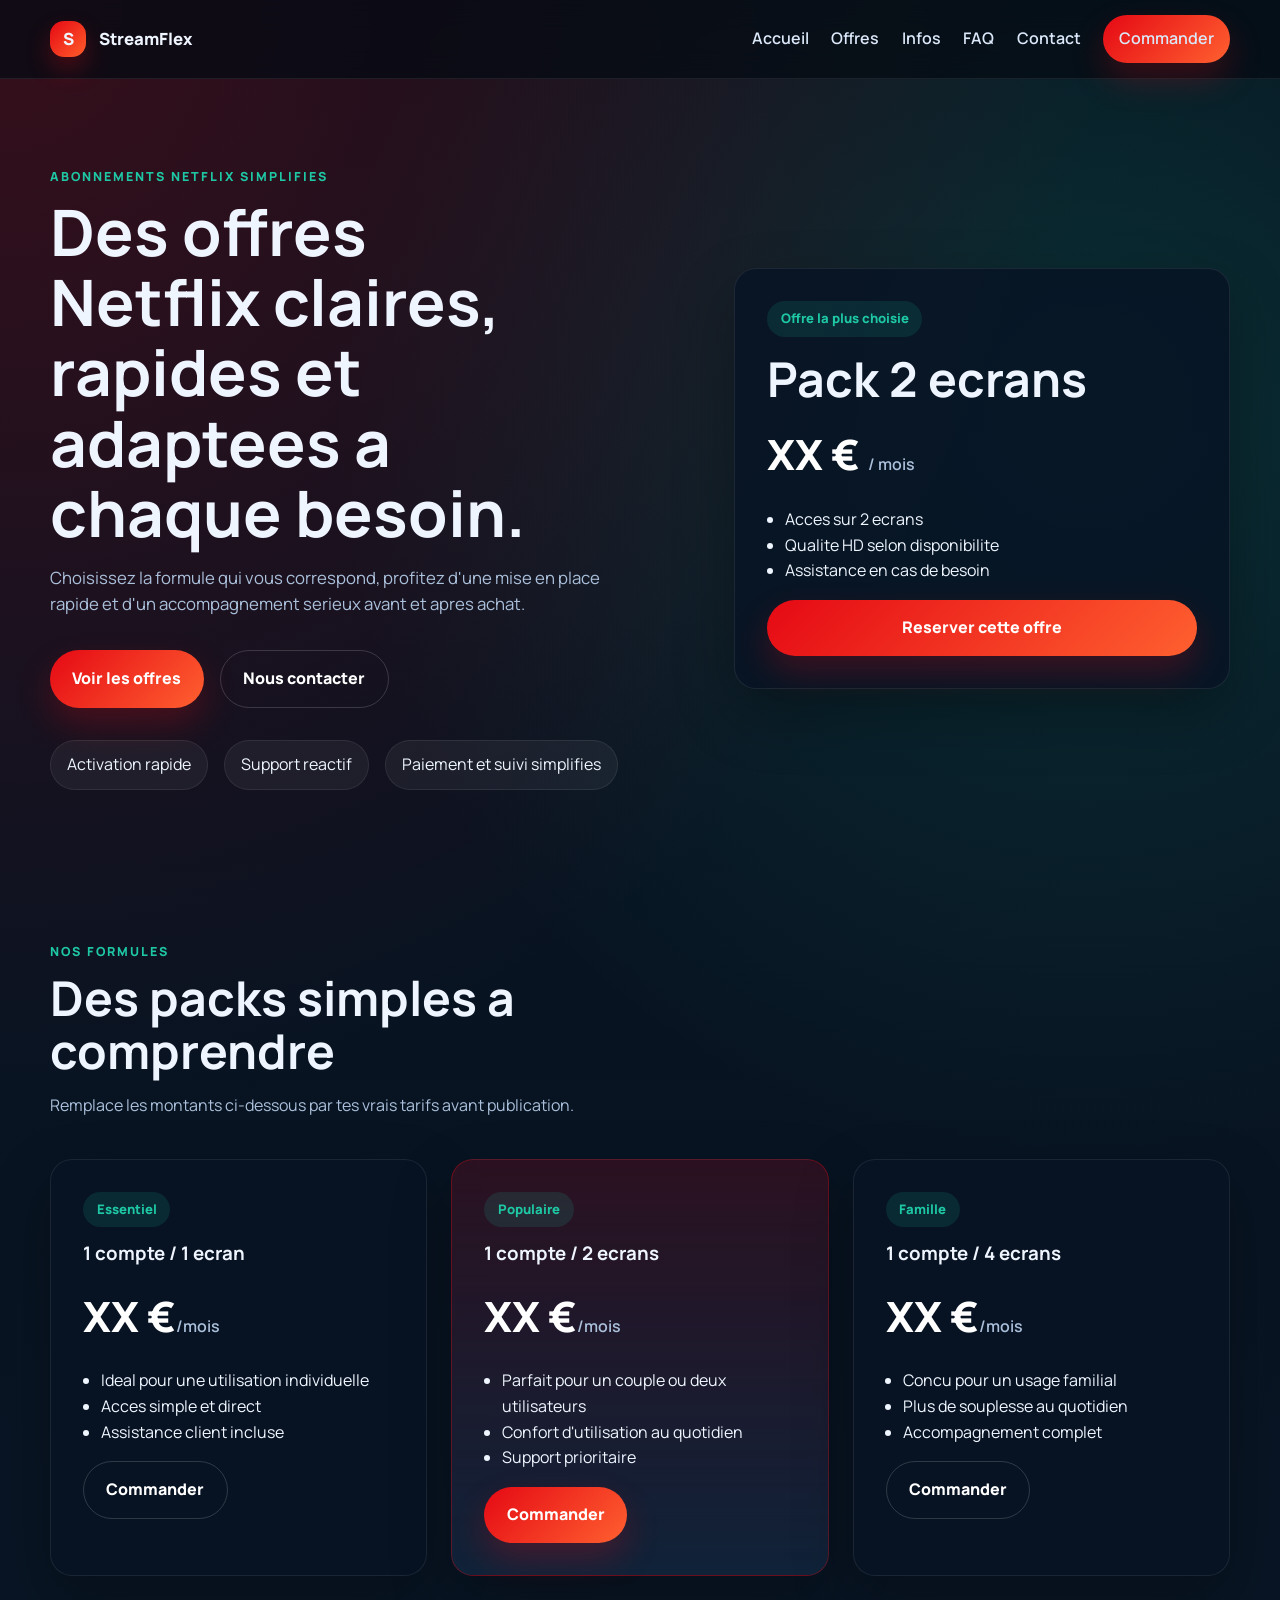
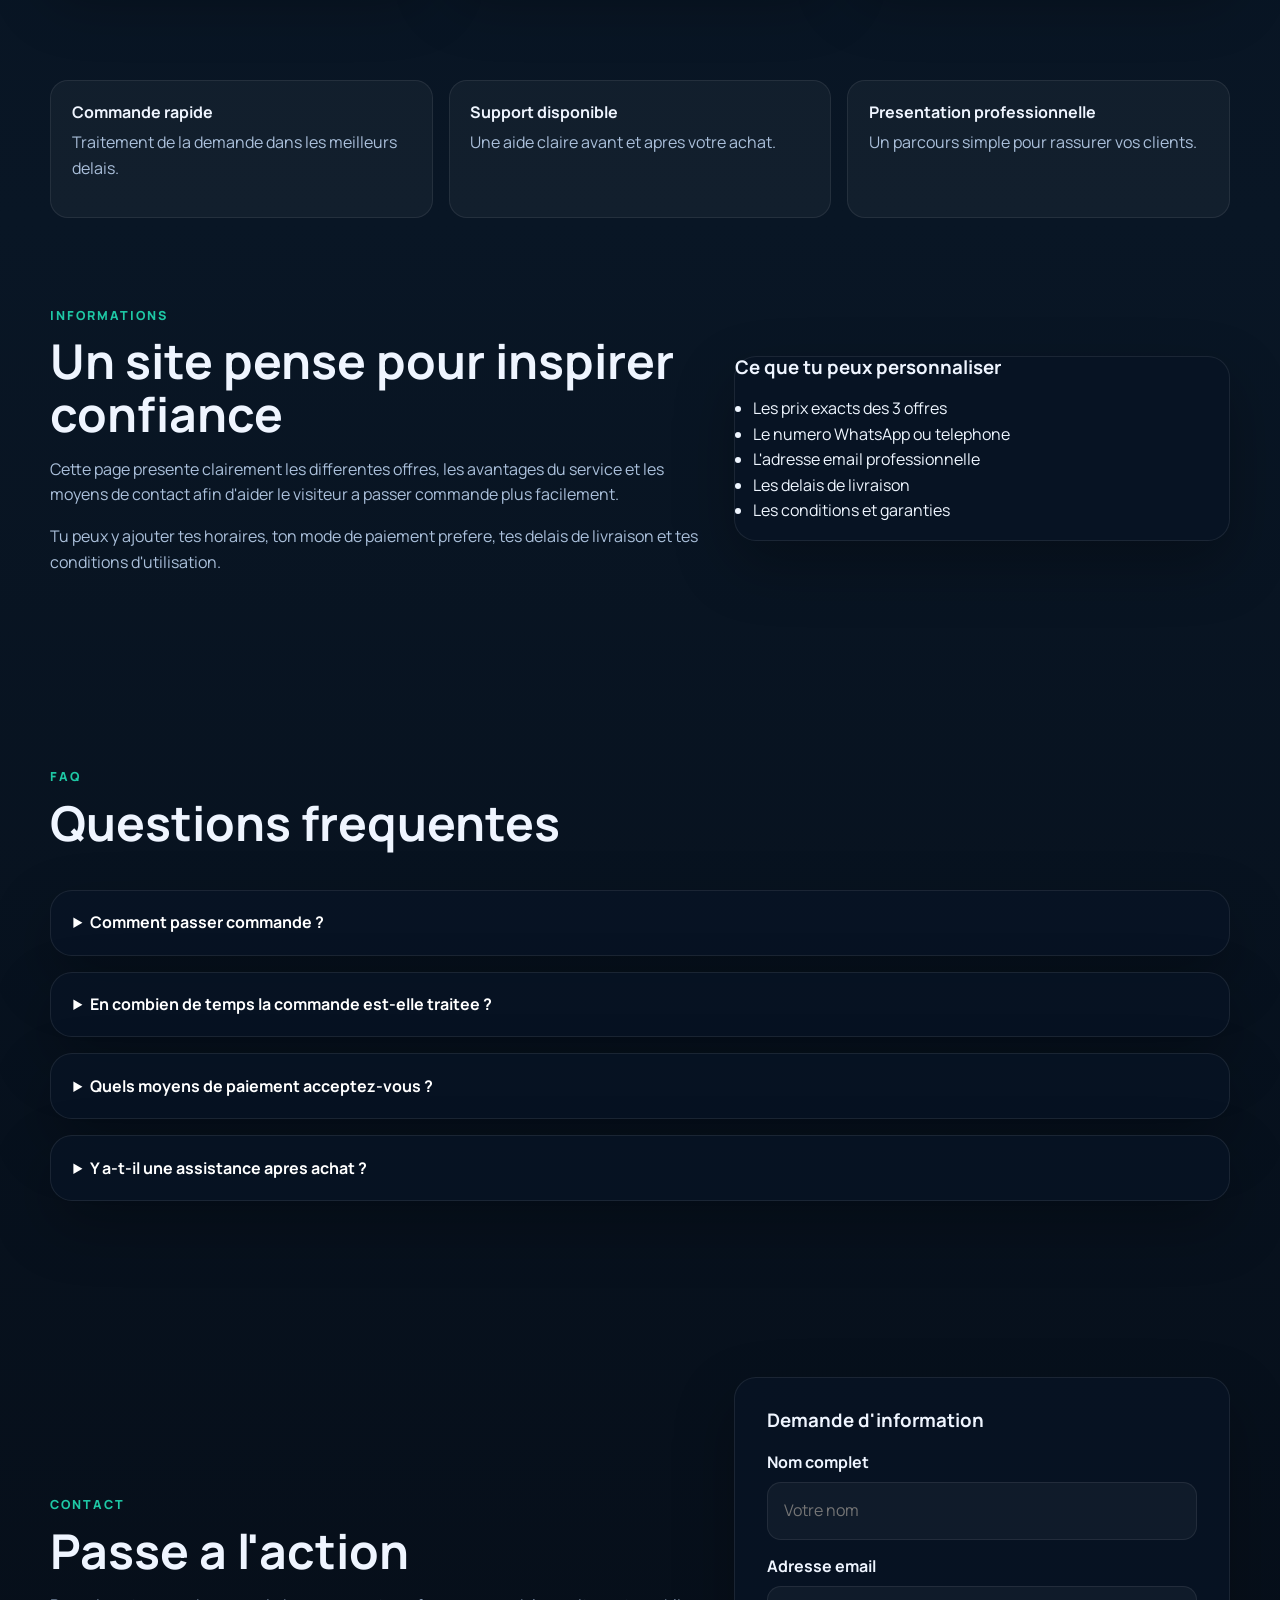
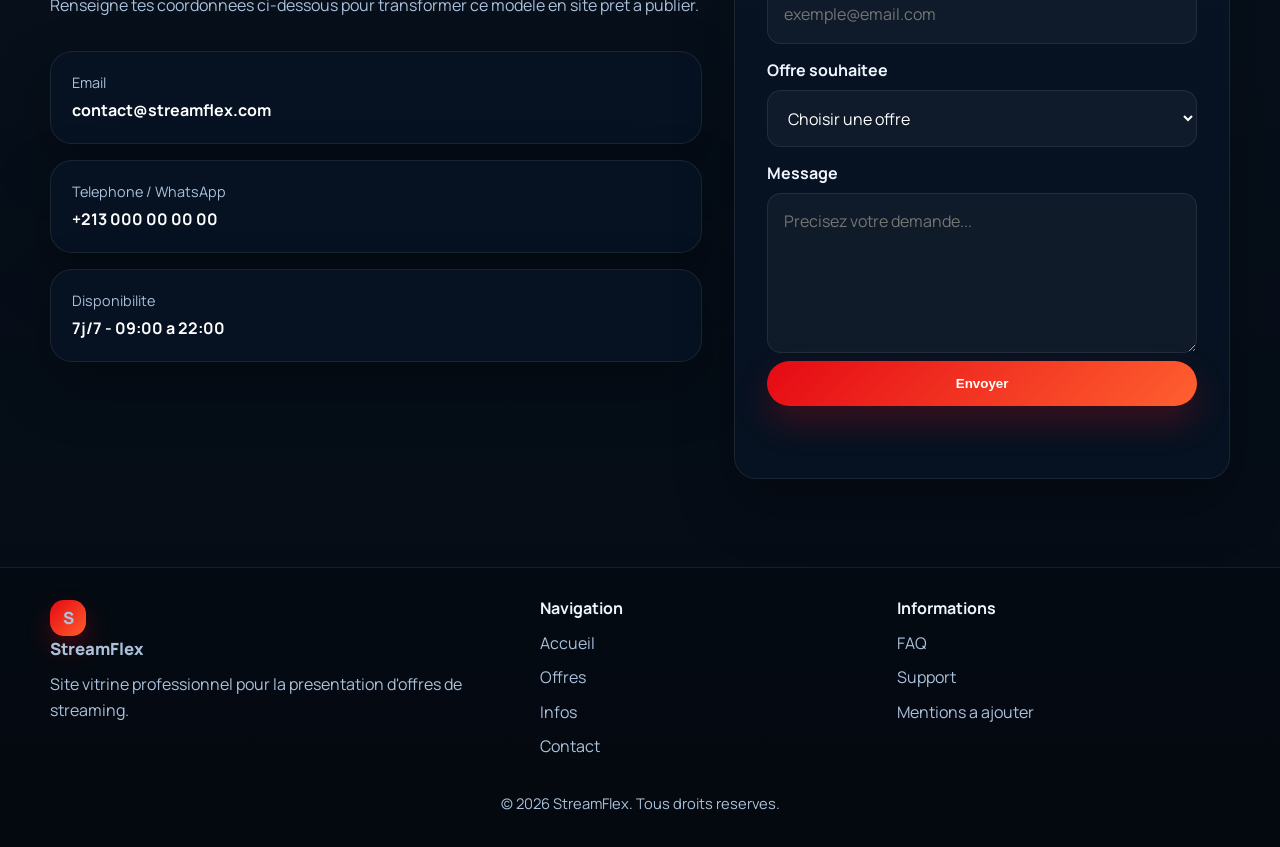
==== index.html @ 09f59719 "Rename Netflix.html to index.html" ====
<!doctype html>
<html lang="fr">
  <head>
    <meta charset="UTF-8" />
    <meta name="viewport" content="width=device-width, initial-scale=1.0" />
    <title>StreamFlex | Offres Netflix Premium</title>
    <meta
      name="description"
      content="Choisissez votre offre Netflix 1 ecran, 2 ecrans ou 4 ecrans avec un service simple, rapide et professionnel."
    />
    <link rel="preconnect" href="https://fonts.googleapis.com" />
    <link rel="preconnect" href="https://fonts.gstatic.com" crossorigin />
    <link
      href="https://fonts.googleapis.com/css2?family=Manrope:wght@400;500;700;800&display=swap"
      rel="stylesheet"
    />
    <link rel="stylesheet" href="CssNetflix.css" />
  </head>
  <body>
    <header class="site-header" id="top">
      <div class="container nav">
        <a href="#top" class="logo">
          <span class="logo-mark">S</span>
          <span>StreamFlex</span>
        </a>

        <button class="nav-toggle" aria-label="Ouvrir le menu">
          <span></span>
          <span></span>
          <span></span>
        </button>

        <nav class="nav-menu">
          <a href="#accueil">Accueil</a>
          <a href="#offres">Offres</a>
          <a href="#infos">Infos</a>
          <a href="#faq">FAQ</a>
          <a href="#contact">Contact</a>
          <a href="#offres" class="btn btn-small">Commander</a>
        </nav>
      </div>
    </header>

    <main>
      <section class="hero" id="accueil">
        <div class="container hero-grid">
          <div class="hero-copy">
            <p class="eyebrow">Abonnements Netflix simplifies</p>
            <h1>
              Des offres Netflix claires, rapides et adaptees a chaque besoin.
            </h1>
            <p class="hero-text">
              Choisissez la formule qui vous correspond, profitez d'une mise en
              place rapide et d'un accompagnement serieux avant et apres achat.
            </p>
            <div class="hero-actions">
              <a href="#offres" class="btn">Voir les offres</a>
              <a href="#contact" class="btn btn-secondary">Nous contacter</a>
            </div>
            <ul class="hero-points">
              <li>Activation rapide</li>
              <li>Support reactif</li>
              <li>Paiement et suivi simplifies</li>
            </ul>
          </div>

          <div class="hero-card">
            <p class="card-label">Offre la plus choisie</p>
            <h2>Pack 2 ecrans</h2>
            <p class="card-price">XX € <span>/ mois</span></p>
            <ul>
              <li>Acces sur 2 ecrans</li>
              <li>Qualite HD selon disponibilite</li>
              <li>Assistance en cas de besoin</li>
            </ul>
            <a href="#contact" class="btn btn-block">Reserver cette offre</a>
          </div>
        </div>
      </section>

      <section class="offers section" id="offres">
        <div class="container">
          <div class="section-head">
            <p class="eyebrow">Nos formules</p>
            <h2>Des packs simples a comprendre</h2>
            <p>
              Remplace les montants ci-dessous par tes vrais tarifs avant
              publication.
            </p>
          </div>

          <div class="offers-grid">
            <article class="offer-card">
              <p class="offer-badge">Essentiel</p>
              <h3>1 compte / 1 ecran</h3>
              <p class="offer-price">XX €<span>/mois</span></p>
              <ul>
                <li>Ideal pour une utilisation individuelle</li>
                <li>Acces simple et direct</li>
                <li>Assistance client incluse</li>
              </ul>
              <a href="#contact" class="btn btn-outline">Commander</a>
            </article>

            <article class="offer-card featured">
              <p class="offer-badge">Populaire</p>
              <h3>1 compte / 2 ecrans</h3>
              <p class="offer-price">XX €<span>/mois</span></p>
              <ul>
                <li>Parfait pour un couple ou deux utilisateurs</li>
                <li>Confort d'utilisation au quotidien</li>
                <li>Support prioritaire</li>
              </ul>
              <a href="#contact" class="btn">Commander</a>
            </article>

            <article class="offer-card">
              <p class="offer-badge">Famille</p>
              <h3>1 compte / 4 ecrans</h3>
              <p class="offer-price">XX €<span>/mois</span></p>
              <ul>
                <li>Concu pour un usage familial</li>
                <li>Plus de souplesse au quotidien</li>
                <li>Accompagnement complet</li>
              </ul>
              <a href="#contact" class="btn btn-outline">Commander</a>
            </article>
          </div>
        </div>
      </section>

      <section class="info-strip">
        <div class="container info-strip-grid">
          <div>
            <strong>Commande rapide</strong>
            <p>Traitement de la demande dans les meilleurs delais.</p>
          </div>
          <div>
            <strong>Support disponible</strong>
            <p>Une aide claire avant et apres votre achat.</p>
          </div>
          <div>
            <strong>Presentation professionnelle</strong>
            <p>Un parcours simple pour rassurer vos clients.</p>
          </div>
        </div>
      </section>

      <section class="section about" id="infos">
        <div class="container about-grid">
          <div>
            <p class="eyebrow">Informations</p>
            <h2>Un site pense pour inspirer confiance</h2>
            <p>
              Cette page presente clairement les differentes offres, les
              avantages du service et les moyens de contact afin d'aider le
              visiteur a passer commande plus facilement.
            </p>
            <p>
              Tu peux y ajouter tes horaires, ton mode de paiement prefere, tes
              delais de livraison et tes conditions d'utilisation.
            </p>
          </div>

          <div class="about-panel">
            <h3>Ce que tu peux personnaliser</h3>
            <ul>
              <li>Les prix exacts des 3 offres</li>
              <li>Le numero WhatsApp ou telephone</li>
              <li>L'adresse email professionnelle</li>
              <li>Les delais de livraison</li>
              <li>Les conditions et garanties</li>
            </ul>
          </div>
        </div>
      </section>

      <section class="section faq" id="faq">
        <div class="container">
          <div class="section-head">
            <p class="eyebrow">FAQ</p>
            <h2>Questions frequentes</h2>
          </div>

          <div class="faq-list">
            <details>
              <summary>Comment passer commande ?</summary>
              <p>
                Le client choisit une offre puis te contacte via le formulaire,
                WhatsApp ou email.
              </p>
            </details>
            <details>
              <summary>
                En combien de temps la commande est-elle traitee ?
              </summary>
              <p>
                Tu peux indiquer ici ton delai moyen de traitement, par exemple
                en quelques minutes ou quelques heures.
              </p>
            </details>
            <details>
              <summary>Quels moyens de paiement acceptez-vous ?</summary>
              <p>
                Ajoute ici les solutions que tu proposes, comme virement, CCP,
                paiement mobile ou autre.
              </p>
            </details>
            <details>
              <summary>Y a-t-il une assistance apres achat ?</summary>
              <p>
                Oui, cette section permet de rassurer le client sur le suivi en
                cas de question ou de besoin d'aide.
              </p>
            </details>
          </div>
        </div>
      </section>

      <section class="section contact" id="contact">
        <div class="container contact-grid">
          <div>
            <p class="eyebrow">Contact</p>
            <h2>Passe a l'action</h2>
            <p>
              Renseigne tes coordonnees ci-dessous pour transformer ce modele en
              site pret a publier.
            </p>

            <div class="contact-cards">
              <div class="contact-card">
                <span>Email</span>
                <strong>contact@streamflex.com</strong>
              </div>
              <div class="contact-card">
                <span>Telephone / WhatsApp</span>
                <strong>+213 000 00 00 00</strong>
              </div>
              <div class="contact-card">
                <span>Disponibilite</span>
                <strong>7j/7 - 09:00 a 22:00</strong>
              </div>
            </div>
          </div>

          <form class="contact-form" id="contactForm">
            <h3>Demande d'information</h3>
            <label for="name">Nom complet</label>
            <input
              type="text"
              id="name"
              name="name"
              placeholder="Votre nom"
              required
            />

            <label for="email">Adresse email</label>
            <input
              type="email"
              id="email"
              name="email"
              placeholder="exemple@email.com"
              required
            />

            <label for="offer">Offre souhaitee</label>
            <select id="offer" name="offer" required>
              <option value="">Choisir une offre</option>
              <option>1 compte / 1 ecran</option>
              <option>1 compte / 2 ecrans</option>
              <option>1 compte / 4 ecrans</option>
            </select>

            <label for="message">Message</label>
            <textarea
              id="message"
              name="message"
              rows="5"
              placeholder="Precisez votre demande..."
            ></textarea>

            <button type="submit" class="btn btn-block">Envoyer</button>
            <p class="form-feedback" id="formFeedback"></p>
          </form>
        </div>
      </section>
    </main>

    <footer class="site-footer">
      <div class="container footer-grid">
        <div>
          <a href="#top" class="logo footer-logo">
            <span class="logo-mark">S</span>
            <span>StreamFlex</span>
          </a>
          <p>
            Site vitrine professionnel pour la presentation d'offres de
            streaming.
          </p>
        </div>

        <div>
          <h4>Navigation</h4>
          <a href="#accueil">Accueil</a>
          <a href="#offres">Offres</a>
          <a href="#infos">Infos</a>
          <a href="#contact">Contact</a>
        </div>

        <div>
          <h4>Informations</h4>
          <a href="#faq">FAQ</a>
          <a href="#contact">Support</a>
          <a href="#top">Mentions a ajouter</a>
        </div>
      </div>
      <p class="copyright">© 2026 StreamFlex. Tous droits reserves.</p>
    </footer>

    <script src="JsNetflix.js"></script>
  </body>
</html>
---- CssNetflix.css ----
:root {
  --bg: #07111f;
  --bg-soft: #0d1a2b;
  --panel: rgba(8, 20, 36, 0.84);
  --panel-strong: #10233a;
  --text: #eff5ff;
  --muted: #abc0db;
  --line: rgba(255, 255, 255, 0.08);
  --brand: #e50914;
  --brand-dark: #b40610;
  --accent: #1ec8a5;
  --shadow: 0 24px 60px rgba(0, 0, 0, 0.28);
  --radius: 22px;
  --container: 1180px;
}

* {
  box-sizing: border-box;
}

html {
  scroll-behavior: smooth;
}

body {
  margin: 0;
  font-family: "Manrope", sans-serif;
  background:
    radial-gradient(
      circle at top left,
      rgba(229, 9, 20, 0.22),
      transparent 26%
    ),
    radial-gradient(
      circle at 85% 10%,
      rgba(30, 200, 165, 0.16),
      transparent 20%
    ),
    linear-gradient(180deg, #06101d 0%, #091625 45%, #050b14 100%);
  color: var(--text);
  line-height: 1.6;
}

a {
  color: inherit;
  text-decoration: none;
}

img {
  max-width: 100%;
}

.container {
  width: min(calc(100% - 2rem), var(--container));
  margin: 0 auto;
}

.section {
  padding: 5.5rem 0;
}

.section-head {
  max-width: 720px;
  margin-bottom: 2.5rem;
}

.eyebrow {
  margin: 0 0 0.6rem;
  color: var(--accent);
  text-transform: uppercase;
  letter-spacing: 0.16em;
  font-size: 0.78rem;
  font-weight: 800;
}

h1,
h2,
h3,
h4 {
  margin-top: 0;
  line-height: 1.1;
}

h1 {
  font-size: clamp(2.5rem, 5vw, 4.7rem);
  max-width: 12ch;
  margin-bottom: 1rem;
}

h2 {
  font-size: clamp(2rem, 4vw, 3rem);
  margin-bottom: 1rem;
}

p {
  margin-top: 0;
  color: var(--muted);
}

.site-header {
  position: sticky;
  top: 0;
  z-index: 20;
  backdrop-filter: blur(14px);
  background: rgba(5, 11, 20, 0.74);
  border-bottom: 1px solid var(--line);
}

.nav {
  display: flex;
  align-items: center;
  justify-content: space-between;
  min-height: 78px;
  gap: 1rem;
}

.logo {
  display: inline-flex;
  align-items: center;
  gap: 0.8rem;
  font-weight: 800;
  font-size: 1.05rem;
}

.logo-mark {
  width: 2.25rem;
  height: 2.25rem;
  display: grid;
  place-items: center;
  border-radius: 14px;
  background: linear-gradient(135deg, var(--brand), #ff5d2a);
  box-shadow: 0 12px 24px rgba(229, 9, 20, 0.28);
}

.nav-menu {
  display: flex;
  align-items: center;
  gap: 1.4rem;
}

.nav-menu a {
  color: #dbe8f9;
  font-weight: 600;
}

.nav-toggle {
  display: none;
  background: transparent;
  border: 0;
  cursor: pointer;
}

.nav-toggle span {
  display: block;
  width: 26px;
  height: 2px;
  margin: 5px 0;
  background: #fff;
}

.btn {
  display: inline-flex;
  align-items: center;
  justify-content: center;
  border: 0;
  border-radius: 999px;
  padding: 0.95rem 1.4rem;
  background: linear-gradient(135deg, var(--brand), #ff6030);
  color: #fff;
  font-weight: 800;
  cursor: pointer;
  box-shadow: 0 16px 34px rgba(229, 9, 20, 0.24);
  transition:
    transform 0.2s ease,
    box-shadow 0.2s ease,
    background 0.2s ease;
}

.btn:hover {
  transform: translateY(-2px);
  box-shadow: 0 18px 38px rgba(229, 9, 20, 0.3);
}

.btn-secondary,
.btn-outline {
  background: transparent;
  border: 1px solid rgba(255, 255, 255, 0.16);
  box-shadow: none;
}

.btn-small {
  padding: 0.7rem 1rem;
}

.btn-block {
  width: 100%;
}

.hero {
  padding: 5.5rem 0 4rem;
}

.hero-grid,
.about-grid,
.contact-grid {
  display: grid;
  grid-template-columns: 1.25fr 0.95fr;
  gap: 2rem;
  align-items: center;
}

.hero-text {
  max-width: 60ch;
  font-size: 1.05rem;
}

.hero-actions {
  display: flex;
  flex-wrap: wrap;
  gap: 1rem;
  margin: 2rem 0;
}

.hero-points {
  list-style: none;
  padding: 0;
  margin: 0;
  display: flex;
  flex-wrap: wrap;
  gap: 1rem;
}

.hero-points li {
  padding: 0.7rem 1rem;
  border-radius: 999px;
  background: rgba(255, 255, 255, 0.05);
  border: 1px solid rgba(255, 255, 255, 0.08);
  color: #eef6ff;
}

.hero-card,
.offer-card,
.about-panel,
.contact-form,
.contact-card,
.faq-list details {
  background: var(--panel);
  border: 1px solid var(--line);
  border-radius: var(--radius);
  box-shadow: var(--shadow);
}

.hero-card {
  padding: 2rem;
}

.card-label,
.offer-badge {
  display: inline-flex;
  margin-bottom: 1rem;
  padding: 0.45rem 0.85rem;
  border-radius: 999px;
  background: rgba(30, 200, 165, 0.12);
  color: var(--accent);
  font-weight: 800;
  font-size: 0.82rem;
}

.card-price,
.offer-price {
  font-size: 2.6rem;
  font-weight: 800;
  color: #fff;
  margin-bottom: 1.2rem;
}

.card-price span,
.offer-price span {
  font-size: 1rem;
  color: var(--muted);
  font-weight: 600;
}

.hero-card ul,
.offer-card ul,
.about-panel ul {
  padding-left: 1.1rem;
  color: #eff6ff;
}

.offers-grid {
  display: grid;
  grid-template-columns: repeat(3, 1fr);
  gap: 1.5rem;
}

.offer-card {
  padding: 2rem;
}

.offer-card.featured {
  transform: translateY(-10px);
  background:
    linear-gradient(180deg, rgba(229, 9, 20, 0.16), rgba(16, 35, 58, 0.96)),
    var(--panel);
  border-color: rgba(229, 9, 20, 0.34);
}

.info-strip {
  padding: 1rem 0 0;
}

.info-strip-grid {
  display: grid;
  grid-template-columns: repeat(3, 1fr);
  gap: 1rem;
}

.info-strip-grid > div {
  padding: 1.2rem 1.3rem;
  border-radius: 18px;
  background: rgba(255, 255, 255, 0.04);
  border: 1px solid var(--line);
}

.info-strip strong {
  display: block;
  margin-bottom: 0.3rem;
}

.faq-list {
  display: grid;
  gap: 1rem;
}

.faq-list details {
  padding: 1.2rem 1.4rem;
}

.faq-list summary {
  cursor: pointer;
  font-weight: 700;
  color: #fff;
}

.faq-list p {
  margin: 0.9rem 0 0;
}

.contact-cards {
  display: grid;
  gap: 1rem;
  margin-top: 2rem;
}

.contact-card {
  padding: 1.2rem 1.3rem;
}

.contact-card span {
  display: block;
  font-size: 0.9rem;
  color: var(--muted);
  margin-bottom: 0.25rem;
}

.contact-card strong {
  color: #fff;
}

.contact-form {
  padding: 2rem;
}

.contact-form label {
  display: block;
  margin: 0.9rem 0 0.4rem;
  font-weight: 700;
}

.contact-form input,
.contact-form select,
.contact-form textarea {
  width: 100%;
  border: 1px solid rgba(255, 255, 255, 0.08);
  background: rgba(255, 255, 255, 0.04);
  color: #fff;
  border-radius: 14px;
  padding: 0.95rem 1rem;
  font: inherit;
}

.contact-form textarea {
  resize: vertical;
}

.form-feedback {
  min-height: 24px;
  margin: 1rem 0 0;
  color: var(--accent);
  font-weight: 700;
}

.site-footer {
  padding: 2rem 0 1rem;
  border-top: 1px solid var(--line);
  background: rgba(0, 0, 0, 0.18);
}

.footer-grid {
  display: grid;
  grid-template-columns: 1.4fr 1fr 1fr;
  gap: 1.5rem;
}

.footer-grid h4 {
  margin-bottom: 0.8rem;
}

.footer-grid a {
  display: block;
  margin-bottom: 0.55rem;
  color: var(--muted);
}

.copyright {
  text-align: center;
  padding-top: 1.5rem;
  font-size: 0.92rem;
}

.reveal {
  opacity: 0;
  transform: translateY(30px);
  transition:
    opacity 0.7s ease,
    transform 0.7s ease;
}

.reveal.visible {
  opacity: 1;
  transform: translateY(0);
}

@media (max-width: 980px) {
  .hero-grid,
  .about-grid,
  .contact-grid,
  .offers-grid,
  .footer-grid,
  .info-strip-grid {
    grid-template-columns: 1fr;
  }

  .offer-card.featured {
    transform: none;
  }

  .nav-toggle {
    display: block;
  }

  .nav-menu {
    position: absolute;
    top: 78px;
    left: 1rem;
    right: 1rem;
    display: none;
    flex-direction: column;
    align-items: flex-start;
    padding: 1rem;
    border-radius: 20px;
    background: rgba(10, 20, 35, 0.96);
    border: 1px solid var(--line);
  }

  .nav-menu.open {
    display: flex;
  }
}

@media (max-width: 640px) {
  .section,
  .hero {
    padding: 4rem 0;
  }

  h1 {
    max-width: none;
  }

  .hero-actions {
    flex-direction: column;
    align-items: stretch;
  }

  .btn,
  .btn-secondary,
  .btn-outline {
    width: 100%;
  }
}
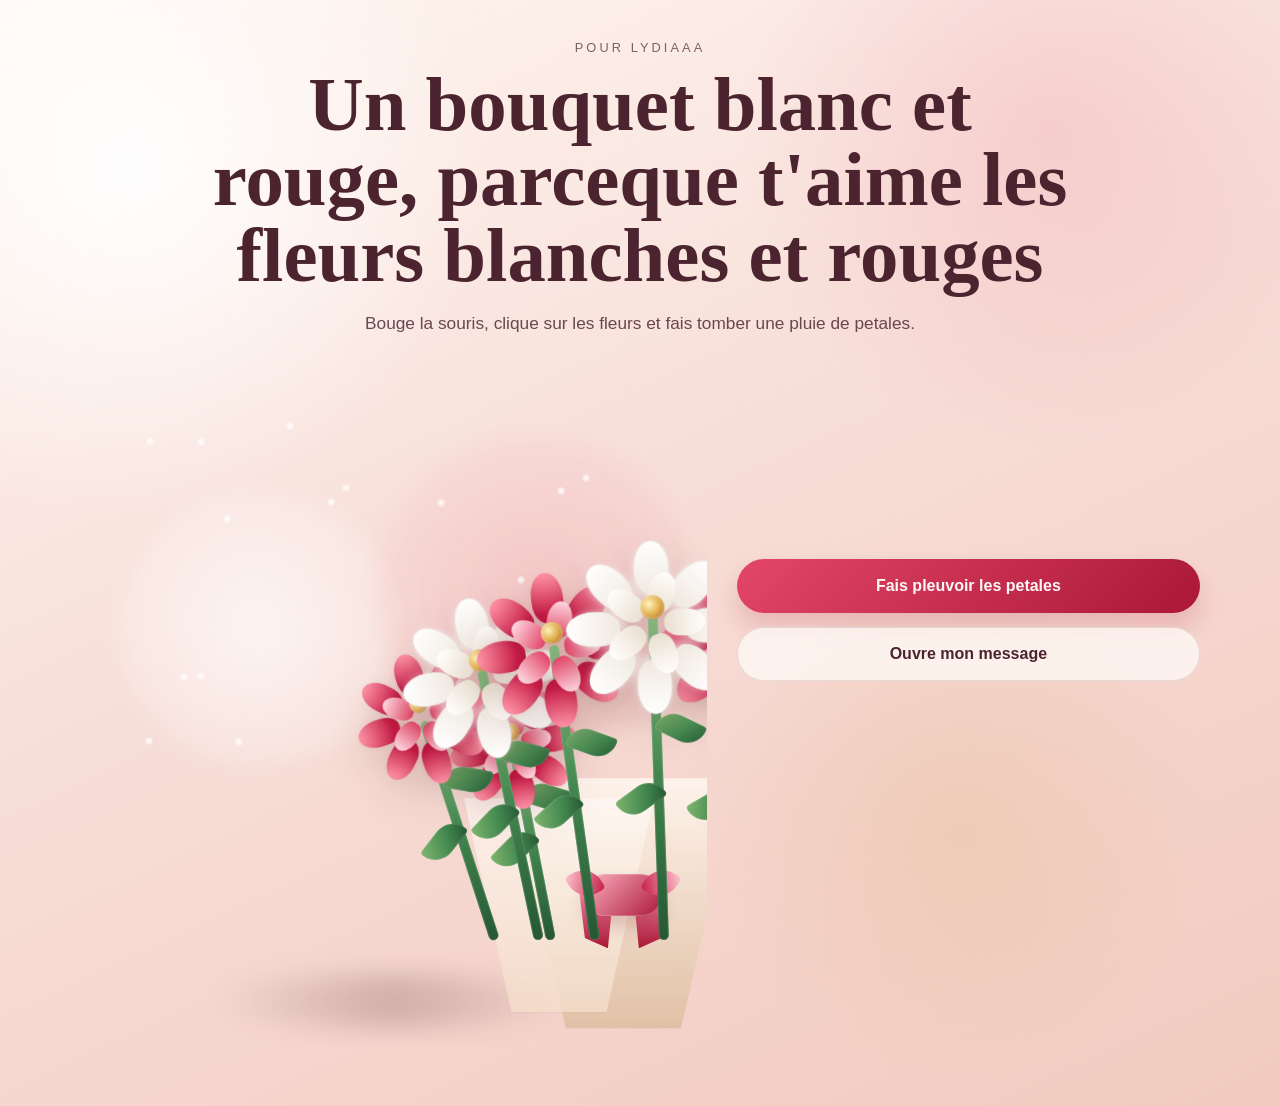
==== commit e7389014: "Add files via upload" ====
--- a/index.html
+++ b/index.html
@@ -1,322 +1,63 @@
-<!doctype html>
-<html lang="fr">
-  <head>
-    <meta charset="UTF-8" />
-    <meta name="viewport" content="width=device-width, initial-scale=1.0" />
-    <title>StreamFlex | Offres Netflix Premium</title>
-    <meta
-      name="description"
-      content="Choisissez votre offre Netflix 1 ecran, 2 ecrans ou 4 ecrans avec un service simple, rapide et professionnel."
-    />
-    <link rel="preconnect" href="https://fonts.googleapis.com" />
-    <link rel="preconnect" href="https://fonts.gstatic.com" crossorigin />
-    <link
-      href="https://fonts.googleapis.com/css2?family=Manrope:wght@400;500;700;800&display=swap"
-      rel="stylesheet"
-    />
-    <link rel="stylesheet" href="CssNetflix.css" />
-  </head>
-  <body>
-    <header class="site-header" id="top">
-      <div class="container nav">
-        <a href="#top" class="logo">
-          <span class="logo-mark">S</span>
-          <span>StreamFlex</span>
-        </a>
-
-        <button class="nav-toggle" aria-label="Ouvrir le menu">
-          <span></span>
-          <span></span>
-          <span></span>
-        </button>
-
-        <nav class="nav-menu">
-          <a href="#accueil">Accueil</a>
-          <a href="#offres">Offres</a>
-          <a href="#infos">Infos</a>
-          <a href="#faq">FAQ</a>
-          <a href="#contact">Contact</a>
-          <a href="#offres" class="btn btn-small">Commander</a>
-        </nav>
-      </div>
-    </header>
-
-    <main>
-      <section class="hero" id="accueil">
-        <div class="container hero-grid">
-          <div class="hero-copy">
-            <p class="eyebrow">Abonnements Netflix simplifies</p>
-            <h1>
-              Des offres Netflix claires, rapides et adaptees a chaque besoin.
-            </h1>
-            <p class="hero-text">
-              Choisissez la formule qui vous correspond, profitez d'une mise en
-              place rapide et d'un accompagnement serieux avant et apres achat.
-            </p>
-            <div class="hero-actions">
-              <a href="#offres" class="btn">Voir les offres</a>
-              <a href="#contact" class="btn btn-secondary">Nous contacter</a>
-            </div>
-            <ul class="hero-points">
-              <li>Activation rapide</li>
-              <li>Support reactif</li>
-              <li>Paiement et suivi simplifies</li>
-            </ul>
-          </div>
-
-          <div class="hero-card">
-            <p class="card-label">Offre la plus choisie</p>
-            <h2>Pack 2 ecrans</h2>
-            <p class="card-price">XX € <span>/ mois</span></p>
-            <ul>
-              <li>Acces sur 2 ecrans</li>
-              <li>Qualite HD selon disponibilite</li>
-              <li>Assistance en cas de besoin</li>
-            </ul>
-            <a href="#contact" class="btn btn-block">Reserver cette offre</a>
-          </div>
-        </div>
-      </section>
-
-      <section class="offers section" id="offres">
-        <div class="container">
-          <div class="section-head">
-            <p class="eyebrow">Nos formules</p>
-            <h2>Des packs simples a comprendre</h2>
-            <p>
-              Remplace les montants ci-dessous par tes vrais tarifs avant
-              publication.
-            </p>
-          </div>
-
-          <div class="offers-grid">
-            <article class="offer-card">
-              <p class="offer-badge">Essentiel</p>
-              <h3>1 compte / 1 ecran</h3>
-              <p class="offer-price">XX €<span>/mois</span></p>
-              <ul>
-                <li>Ideal pour une utilisation individuelle</li>
-                <li>Acces simple et direct</li>
-                <li>Assistance client incluse</li>
-              </ul>
-              <a href="#contact" class="btn btn-outline">Commander</a>
-            </article>
-
-            <article class="offer-card featured">
-              <p class="offer-badge">Populaire</p>
-              <h3>1 compte / 2 ecrans</h3>
-              <p class="offer-price">XX €<span>/mois</span></p>
-              <ul>
-                <li>Parfait pour un couple ou deux utilisateurs</li>
-                <li>Confort d'utilisation au quotidien</li>
-                <li>Support prioritaire</li>
-              </ul>
-              <a href="#contact" class="btn">Commander</a>
-            </article>
-
-            <article class="offer-card">
-              <p class="offer-badge">Famille</p>
-              <h3>1 compte / 4 ecrans</h3>
-              <p class="offer-price">XX €<span>/mois</span></p>
-              <ul>
-                <li>Concu pour un usage familial</li>
-                <li>Plus de souplesse au quotidien</li>
-                <li>Accompagnement complet</li>
-              </ul>
-              <a href="#contact" class="btn btn-outline">Commander</a>
-            </article>
-          </div>
-        </div>
-      </section>
-
-      <section class="info-strip">
-        <div class="container info-strip-grid">
-          <div>
-            <strong>Commande rapide</strong>
-            <p>Traitement de la demande dans les meilleurs delais.</p>
-          </div>
-          <div>
-            <strong>Support disponible</strong>
-            <p>Une aide claire avant et apres votre achat.</p>
-          </div>
-          <div>
-            <strong>Presentation professionnelle</strong>
-            <p>Un parcours simple pour rassurer vos clients.</p>
-          </div>
-        </div>
-      </section>
-
-      <section class="section about" id="infos">
-        <div class="container about-grid">
-          <div>
-            <p class="eyebrow">Informations</p>
-            <h2>Un site pense pour inspirer confiance</h2>
-            <p>
-              Cette page presente clairement les differentes offres, les
-              avantages du service et les moyens de contact afin d'aider le
-              visiteur a passer commande plus facilement.
-            </p>
-            <p>
-              Tu peux y ajouter tes horaires, ton mode de paiement prefere, tes
-              delais de livraison et tes conditions d'utilisation.
-            </p>
-          </div>
-
-          <div class="about-panel">
-            <h3>Ce que tu peux personnaliser</h3>
-            <ul>
-              <li>Les prix exacts des 3 offres</li>
-              <li>Le numero WhatsApp ou telephone</li>
-              <li>L'adresse email professionnelle</li>
-              <li>Les delais de livraison</li>
-              <li>Les conditions et garanties</li>
-            </ul>
-          </div>
-        </div>
-      </section>
-
-      <section class="section faq" id="faq">
-        <div class="container">
-          <div class="section-head">
-            <p class="eyebrow">FAQ</p>
-            <h2>Questions frequentes</h2>
-          </div>
-
-          <div class="faq-list">
-            <details>
-              <summary>Comment passer commande ?</summary>
-              <p>
-                Le client choisit une offre puis te contacte via le formulaire,
-                WhatsApp ou email.
-              </p>
-            </details>
-            <details>
-              <summary>
-                En combien de temps la commande est-elle traitee ?
-              </summary>
-              <p>
-                Tu peux indiquer ici ton delai moyen de traitement, par exemple
-                en quelques minutes ou quelques heures.
-              </p>
-            </details>
-            <details>
-              <summary>Quels moyens de paiement acceptez-vous ?</summary>
-              <p>
-                Ajoute ici les solutions que tu proposes, comme virement, CCP,
-                paiement mobile ou autre.
-              </p>
-            </details>
-            <details>
-              <summary>Y a-t-il une assistance apres achat ?</summary>
-              <p>
-                Oui, cette section permet de rassurer le client sur le suivi en
-                cas de question ou de besoin d'aide.
-              </p>
-            </details>
-          </div>
-        </div>
-      </section>
-
-      <section class="section contact" id="contact">
-        <div class="container contact-grid">
-          <div>
-            <p class="eyebrow">Contact</p>
-            <h2>Passe a l'action</h2>
-            <p>
-              Renseigne tes coordonnees ci-dessous pour transformer ce modele en
-              site pret a publier.
-            </p>
-
-            <div class="contact-cards">
-              <div class="contact-card">
-                <span>Email</span>
-                <strong>contact@streamflex.com</strong>
-              </div>
-              <div class="contact-card">
-                <span>Telephone / WhatsApp</span>
-                <strong>+213 000 00 00 00</strong>
-              </div>
-              <div class="contact-card">
-                <span>Disponibilite</span>
-                <strong>7j/7 - 09:00 a 22:00</strong>
-              </div>
-            </div>
-          </div>
-
-          <form class="contact-form" id="contactForm">
-            <h3>Demande d'information</h3>
-            <label for="name">Nom complet</label>
-            <input
-              type="text"
-              id="name"
-              name="name"
-              placeholder="Votre nom"
-              required
-            />
-
-            <label for="email">Adresse email</label>
-            <input
-              type="email"
-              id="email"
-              name="email"
-              placeholder="exemple@email.com"
-              required
-            />
-
-            <label for="offer">Offre souhaitee</label>
-            <select id="offer" name="offer" required>
-              <option value="">Choisir une offre</option>
-              <option>1 compte / 1 ecran</option>
-              <option>1 compte / 2 ecrans</option>
-              <option>1 compte / 4 ecrans</option>
-            </select>
-
-            <label for="message">Message</label>
-            <textarea
-              id="message"
-              name="message"
-              rows="5"
-              placeholder="Precisez votre demande..."
-            ></textarea>
-
-            <button type="submit" class="btn btn-block">Envoyer</button>
-            <p class="form-feedback" id="formFeedback"></p>
-          </form>
-        </div>
-      </section>
-    </main>
-
-    <footer class="site-footer">
-      <div class="container footer-grid">
-        <div>
-          <a href="#top" class="logo footer-logo">
-            <span class="logo-mark">S</span>
-            <span>StreamFlex</span>
-          </a>
-          <p>
-            Site vitrine professionnel pour la presentation d'offres de
-            streaming.
-          </p>
-        </div>
-
-        <div>
-          <h4>Navigation</h4>
-          <a href="#accueil">Accueil</a>
-          <a href="#offres">Offres</a>
-          <a href="#infos">Infos</a>
-          <a href="#contact">Contact</a>
-        </div>
-
-        <div>
-          <h4>Informations</h4>
-          <a href="#faq">FAQ</a>
-          <a href="#contact">Support</a>
-          <a href="#top">Mentions a ajouter</a>
-        </div>
-      </div>
-      <p class="copyright">© 2026 StreamFlex. Tous droits reserves.</p>
-    </footer>
-
-    <script src="JsNetflix.js"></script>
-  </body>
-</html>
+<!doctype html>
+<html lang="fr">
+  <head>
+    <meta charset="UTF-8" />
+    <meta name="viewport" content="width=device-width, initial-scale=1.0" />
+    <title>Bouquet pour mon amour</title>
+    <link rel="stylesheet" href="style.css" />
+  </head>
+  <body>
+    <main class="page">
+      <section class="hero">
+        <p class="kicker">Pour Lydiaaa</p>
+        <h1>
+          Un bouquet blanc et rouge, parceque t'aime les fleurs blanches et
+          rouges
+        </h1>
+        <p class="intro">
+          Bouge la souris, clique sur les fleurs et fais tomber une pluie de
+          petales.
+        </p>
+      </section>
+
+      <section class="experience">
+        <div class="scene" id="scene">
+          <div class="halo halo-left"></div>
+          <div class="halo halo-right"></div>
+          <div class="sparkle-layer" id="sparkleLayer"></div>
+          <div class="petal-rain" id="petalRain"></div>
+          <div class="shadow"></div>
+
+          <div class="bouquet" id="bouquet">
+            <div class="flowers" id="flowers"></div>
+            <div class="bouquet-paper"></div>
+            <div class="bouquet-paper inner"></div>
+
+            <div class="ribbon">
+              <span class="tail tail-left"></span>
+              <span class="tail tail-right"></span>
+              <span class="knot"></span>
+            </div>
+          </div>
+        </div>
+
+        <aside class="note-panel">
+          <button class="love-button" id="surpriseBtn" type="button">
+            Fais pleuvoir les petales
+          </button>
+          <button class="love-button secondary" id="messageBtn" type="button">
+            Ouvre mon message
+          </button>
+
+          <div class="love-note" id="loveNote">
+            <p>Lylylylylydiaaaaa</p>
+            <p>T'es la meilleuuuseeee!!</p>
+            <p>Zdg Zdg Zdg</p>
+          </div>
+        </aside>
+      </section>
+    </main>
+
+    <script src="script.js"></script>
+  </body>
+</html>
--- a/style.css
+++ b/style.css
@@ -0,0 +1,645 @@
+:root {
+  --bg-cream: #fff7f1;
+  --bg-blush: #f7ddd7;
+  --bg-warm: #f2cabf;
+  --deep-red: #aa1738;
+  --rose: #e34668;
+  --ruby: #c61d46;
+  --leaf: #43874f;
+  --leaf-dark: #255733;
+  --paper: #f4ddca;
+  --paper-deep: #dfc0a4;
+  --ink: #4b2430;
+  --soft-white: #fffdfb;
+  --gold: #d5a45d;
+}
+
+* {
+  box-sizing: border-box;
+}
+
+html {
+  scroll-behavior: smooth;
+}
+
+body {
+  margin: 0;
+  min-height: 100vh;
+  overflow-x: hidden;
+  color: var(--ink);
+  font-family: "Trebuchet MS", "Gill Sans", sans-serif;
+  background:
+    radial-gradient(
+      circle at 10% 15%,
+      rgba(255, 255, 255, 0.95),
+      transparent 24%
+    ),
+    radial-gradient(
+      circle at 82% 12%,
+      rgba(227, 70, 104, 0.14),
+      transparent 22%
+    ),
+    radial-gradient(
+      circle at 75% 75%,
+      rgba(213, 164, 93, 0.18),
+      transparent 20%
+    ),
+    linear-gradient(
+      155deg,
+      var(--bg-cream) 0%,
+      var(--bg-blush) 48%,
+      var(--bg-warm) 100%
+    );
+}
+
+body::before {
+  content: "";
+  position: fixed;
+  inset: 0;
+  pointer-events: none;
+  opacity: 0.32;
+  background-image: radial-gradient(
+    rgba(170, 23, 56, 0.08) 1px,
+    transparent 1px
+  );
+  background-size: 22px 22px;
+  mask-image: linear-gradient(180deg, rgba(0, 0, 0, 0.6), transparent);
+}
+
+.page {
+  min-height: 100vh;
+  display: grid;
+  align-content: center;
+  gap: 28px;
+  padding: 40px 22px 60px;
+}
+
+.hero {
+  max-width: 920px;
+  margin: 0 auto;
+  text-align: center;
+  animation: rise-in 0.9s ease forwards;
+}
+
+.kicker {
+  margin: 0 0 12px;
+  font-size: 0.8rem;
+  letter-spacing: 0.24em;
+  text-transform: uppercase;
+  color: rgba(75, 36, 48, 0.7);
+}
+
+.hero h1 {
+  margin: 0;
+  font-family: "Palatino Linotype", "Book Antiqua", Georgia, serif;
+  font-size: clamp(2.7rem, 6vw, 5.2rem);
+  line-height: 0.98;
+  text-wrap: balance;
+}
+
+.intro {
+  max-width: 720px;
+  margin: 16px auto 0;
+  font-size: 1.08rem;
+  line-height: 1.7;
+  color: rgba(75, 36, 48, 0.82);
+}
+
+.experience {
+  width: min(1120px, 100%);
+  margin: 0 auto;
+  display: grid;
+  grid-template-columns: minmax(0, 1.15fr) minmax(280px, 0.85fr);
+  align-items: center;
+  gap: 30px;
+}
+
+.scene {
+  position: relative;
+  min-height: 680px;
+  overflow: hidden;
+  isolation: isolate;
+}
+
+.halo {
+  position: absolute;
+  border-radius: 50%;
+  filter: blur(10px);
+  opacity: 0.7;
+}
+
+.halo-left {
+  width: 280px;
+  height: 280px;
+  left: 6%;
+  top: 18%;
+  background: radial-gradient(
+    circle,
+    rgba(255, 255, 255, 0.95),
+    rgba(255, 255, 255, 0)
+  );
+}
+
+.halo-right {
+  width: 320px;
+  height: 320px;
+  right: 2%;
+  top: 10%;
+  background: radial-gradient(
+    circle,
+    rgba(227, 70, 104, 0.2),
+    rgba(227, 70, 104, 0)
+  );
+}
+
+.shadow {
+  position: absolute;
+  left: 50%;
+  bottom: 18px;
+  width: 360px;
+  height: 54px;
+  transform: translateX(-50%);
+  border-radius: 50%;
+  background: radial-gradient(
+    circle,
+    rgba(80, 36, 44, 0.22),
+    rgba(80, 36, 44, 0)
+  );
+  filter: blur(12px);
+}
+
+.bouquet {
+  position: absolute;
+  left: 50%;
+  bottom: 18px;
+  width: min(460px, 92vw);
+  height: 620px;
+  transform: translateX(-50%) rotateX(4deg) rotateY(0deg);
+  transform-style: preserve-3d;
+  transition: transform 0.18s ease;
+  animation: rise-in 1.1s ease 0.15s both;
+}
+
+.flowers,
+.petal-rain,
+.sparkle-layer {
+  position: absolute;
+  inset: 0;
+  pointer-events: none;
+}
+
+.flower {
+  position: absolute;
+  left: 50%;
+  bottom: 88px;
+  width: var(--size);
+  height: var(--height);
+  transform: translateX(var(--x)) rotate(var(--tilt));
+  transform-origin: bottom center;
+  animation: sway 5.8s ease-in-out infinite;
+  animation-delay: var(--delay);
+  pointer-events: auto;
+  cursor: pointer;
+}
+
+.stem {
+  position: absolute;
+  left: 50%;
+  bottom: 0;
+  width: 10px;
+  height: calc(100% - 56px);
+  transform: translateX(-50%);
+  border-radius: 999px;
+  background: linear-gradient(
+    180deg,
+    #8fce8d 0%,
+    var(--leaf) 48%,
+    var(--leaf-dark) 100%
+  );
+  box-shadow: inset 0 0 0 1px rgba(255, 255, 255, 0.15);
+}
+
+.leaf {
+  position: absolute;
+  width: 48px;
+  height: 24px;
+  background: linear-gradient(
+    125deg,
+    #7fb66f 0%,
+    var(--leaf) 58%,
+    var(--leaf-dark) 100%
+  );
+  box-shadow: inset 0 0 0 1px rgba(255, 255, 255, 0.12);
+}
+
+.leaf.left {
+  left: calc(50% - 42px);
+  bottom: 34%;
+  border-radius: 4px 22px 4px 22px;
+  transform: rotate(-34deg);
+}
+
+.leaf.right {
+  left: 50%;
+  bottom: 52%;
+  border-radius: 22px 4px 22px 4px;
+  transform: rotate(28deg);
+}
+
+.bloom {
+  position: absolute;
+  top: 0;
+  left: 50%;
+  width: var(--size);
+  height: var(--size);
+  transform: translateX(-50%);
+  filter: drop-shadow(0 16px 18px rgba(81, 22, 28, 0.16));
+}
+
+.petal {
+  position: absolute;
+  left: 50%;
+  top: 50%;
+  border-radius: 50% 50% 42% 42%;
+}
+
+.outer {
+  width: 36%;
+  height: 56%;
+  margin-left: -18%;
+  margin-top: -28%;
+  transform-origin: center 86%;
+  transform: rotate(calc(var(--i) * 45deg)) translateY(-72%);
+}
+
+.inner {
+  width: 28%;
+  height: 42%;
+  margin-left: -14%;
+  margin-top: -21%;
+  transform-origin: center 90%;
+  transform: rotate(calc(var(--i) * 72deg + 18deg)) translateY(-38%);
+}
+
+.flower.red .outer {
+  background: linear-gradient(180deg, #ff94a8 0%, var(--ruby) 82%);
+  box-shadow:
+    inset 0 -6px 10px rgba(121, 8, 35, 0.18),
+    0 4px 8px rgba(121, 8, 35, 0.08);
+}
+
+.flower.red .inner {
+  background: linear-gradient(180deg, #ffd7e0 0%, var(--rose) 100%);
+}
+
+.flower.white .outer {
+  background: linear-gradient(180deg, #ffffff 0%, #f0e8df 100%);
+  box-shadow:
+    inset 0 0 0 1px rgba(117, 92, 82, 0.1),
+    0 4px 8px rgba(255, 255, 255, 0.62);
+}
+
+.flower.white .inner {
+  background: linear-gradient(180deg, #fffefb 0%, #eadfd1 100%);
+}
+
+.core {
+  position: absolute;
+  left: 50%;
+  top: 50%;
+  width: 24%;
+  height: 24%;
+  margin-left: -12%;
+  margin-top: -12%;
+  border-radius: 50%;
+  background: radial-gradient(
+    circle at 36% 36%,
+    #fff4c0 0%,
+    #e3b151 48%,
+    #9b5a1b 100%
+  );
+  box-shadow: inset 0 0 0 2px rgba(255, 255, 255, 0.18);
+}
+
+.flower.pop .bloom {
+  animation: bloom-pop 0.75s ease;
+}
+
+.bouquet-paper {
+  position: absolute;
+  left: 50%;
+  bottom: 0;
+  width: 320px;
+  height: 250px;
+  transform: translateX(-50%);
+  clip-path: polygon(14% 0, 86% 0, 68% 100%, 32% 100%);
+  background: linear-gradient(
+    180deg,
+    rgba(255, 246, 238, 0.9),
+    rgba(223, 192, 164, 0.95)
+  );
+  box-shadow: 0 24px 40px rgba(90, 45, 44, 0.16);
+}
+
+.bouquet-paper.inner {
+  width: 264px;
+  height: 214px;
+  bottom: 16px;
+  background: linear-gradient(
+    180deg,
+    rgba(255, 251, 246, 0.8),
+    rgba(244, 221, 202, 0.95)
+  );
+  opacity: 0.86;
+}
+
+.ribbon {
+  position: absolute;
+  left: 50%;
+  bottom: 76px;
+  width: 118px;
+  height: 88px;
+  transform: translateX(-50%);
+}
+
+.tail {
+  position: absolute;
+  bottom: 4px;
+  width: 36px;
+  height: 64px;
+  background: linear-gradient(180deg, #ff9ab0 0%, var(--deep-red) 100%);
+}
+
+.tail-left {
+  left: 14px;
+  clip-path: polygon(0 0, 100% 0, 82% 100%, 18% 84%);
+}
+
+.tail-right {
+  right: 14px;
+  clip-path: polygon(0 0, 100% 0, 82% 84%, 18% 100%);
+}
+
+.knot {
+  position: absolute;
+  left: 50%;
+  top: 10px;
+  width: 78px;
+  height: 42px;
+  transform: translateX(-50%);
+  border-radius: 999px;
+  background: linear-gradient(135deg, #ffb4c4 0%, var(--deep-red) 100%);
+  box-shadow:
+    inset 0 0 0 1px rgba(255, 255, 255, 0.2),
+    0 10px 18px rgba(121, 8, 35, 0.2);
+}
+
+.knot::before,
+.knot::after {
+  content: "";
+  position: absolute;
+  top: -6px;
+  width: 30px;
+  height: 30px;
+  border-radius: 4px 22px;
+  background: linear-gradient(135deg, #ffc5d0 0%, var(--ruby) 100%);
+}
+
+.knot::before {
+  left: -14px;
+  transform: rotate(-32deg);
+}
+
+.knot::after {
+  right: -14px;
+  transform: rotate(122deg);
+}
+
+.note-panel {
+  display: grid;
+  gap: 14px;
+  align-self: center;
+  animation: rise-in 0.9s ease 0.25s both;
+}
+
+.love-button {
+  border: 0;
+  min-height: 54px;
+  padding: 14px 18px;
+  border-radius: 999px;
+  font: inherit;
+  font-weight: 700;
+  color: #fff9f6;
+  background: linear-gradient(135deg, var(--rose) 0%, var(--deep-red) 100%);
+  cursor: pointer;
+  transition:
+    transform 0.18s ease,
+    box-shadow 0.18s ease,
+    opacity 0.18s ease;
+  box-shadow: 0 14px 24px rgba(170, 23, 56, 0.18);
+}
+
+.love-button:hover {
+  transform: translateY(-1px);
+  box-shadow: 0 18px 28px rgba(170, 23, 56, 0.22);
+}
+
+.love-button:active {
+  transform: translateY(1px) scale(0.99);
+}
+
+.love-button.secondary {
+  color: var(--ink);
+  background: rgba(255, 252, 249, 0.72);
+  box-shadow: inset 0 0 0 1px rgba(75, 36, 48, 0.12);
+}
+
+.love-note {
+  opacity: 0;
+  transform: translateY(14px);
+  transition:
+    opacity 0.35s ease,
+    transform 0.35s ease;
+  padding: 22px 20px;
+  border-radius: 8px;
+  background: rgba(255, 252, 249, 0.7);
+  backdrop-filter: blur(10px);
+  box-shadow: 0 18px 36px rgba(94, 47, 49, 0.12);
+}
+
+.love-note.open {
+  opacity: 1;
+  transform: translateY(0);
+}
+
+.love-note p {
+  margin: 0 0 12px;
+  line-height: 1.7;
+}
+
+.love-note p:last-child {
+  margin-bottom: 0;
+  color: var(--deep-red);
+  font-family: "Palatino Linotype", "Book Antiqua", Georgia, serif;
+  font-size: 1.35rem;
+}
+
+.sparkle {
+  position: absolute;
+  width: 8px;
+  height: 8px;
+  border-radius: 50%;
+  background: radial-gradient(
+    circle,
+    rgba(255, 255, 255, 0.95),
+    rgba(255, 255, 255, 0)
+  );
+  animation: twinkle var(--twinkle, 3.8s) ease-in-out infinite;
+  animation-delay: var(--delay, 0s);
+}
+
+.falling-petal {
+  position: absolute;
+  top: -32px;
+  width: 18px;
+  height: 28px;
+  border-radius: 50% 50% 42% 42%;
+  opacity: 0.92;
+  animation: fall linear forwards;
+}
+
+.falling-petal.red {
+  background: linear-gradient(180deg, #ffacc0 0%, var(--ruby) 100%);
+}
+
+.falling-petal.white {
+  background: linear-gradient(180deg, #ffffff 0%, #efe6dc 100%);
+  box-shadow: inset 0 0 0 1px rgba(117, 92, 82, 0.1);
+}
+
+@keyframes sway {
+  0%,
+  100% {
+    transform: translateX(var(--x)) rotate(calc(var(--tilt) - 2deg));
+  }
+
+  50% {
+    transform: translateX(var(--x)) rotate(calc(var(--tilt) + 2deg));
+  }
+}
+
+@keyframes bloom-pop {
+  0% {
+    transform: translateX(-50%) scale(1);
+  }
+
+  40% {
+    transform: translateX(-50%) scale(1.16);
+  }
+
+  100% {
+    transform: translateX(-50%) scale(1);
+  }
+}
+
+@keyframes rise-in {
+  from {
+    opacity: 0;
+    transform: translateY(16px);
+  }
+
+  to {
+    opacity: 1;
+    transform: translateY(0);
+  }
+}
+
+@keyframes twinkle {
+  0%,
+  100% {
+    transform: scale(0.45);
+    opacity: 0.18;
+  }
+
+  50% {
+    transform: scale(1.2);
+    opacity: 0.9;
+  }
+}
+
+@keyframes fall {
+  from {
+    transform: translate3d(0, -16px, 0) rotate(0deg) scale(var(--scale, 1));
+    opacity: 0.95;
+  }
+
+  to {
+    transform: translate3d(var(--drift, 0px), 760px, 0)
+      rotate(var(--spin-end, 360deg)) scale(var(--scale, 1));
+    opacity: 0;
+  }
+}
+
+@media (max-width: 920px) {
+  .experience {
+    grid-template-columns: 1fr;
+  }
+
+  .scene {
+    min-height: 620px;
+  }
+
+  .note-panel {
+    max-width: 560px;
+    width: 100%;
+    margin: 0 auto;
+  }
+}
+
+@media (max-width: 640px) {
+  .page {
+    padding-inline: 16px;
+  }
+
+  .hero h1 {
+    font-size: clamp(2.2rem, 11vw, 3.4rem);
+  }
+
+  .intro {
+    font-size: 1rem;
+  }
+
+  .scene {
+    min-height: 560px;
+  }
+
+  .bouquet {
+    height: 540px;
+    width: min(360px, 100%);
+  }
+
+  .bouquet-paper {
+    width: 260px;
+    height: 212px;
+  }
+
+  .bouquet-paper.inner {
+    width: 214px;
+    height: 180px;
+  }
+
+  .shadow {
+    width: 290px;
+  }
+}
+
+@media (prefers-reduced-motion: reduce) {
+  *,
+  *::before,
+  *::after {
+    animation-duration: 0.01ms !important;
+    animation-iteration-count: 1 !important;
+    transition-duration: 0.01ms !important;
+    scroll-behavior: auto !important;
+  }
+}
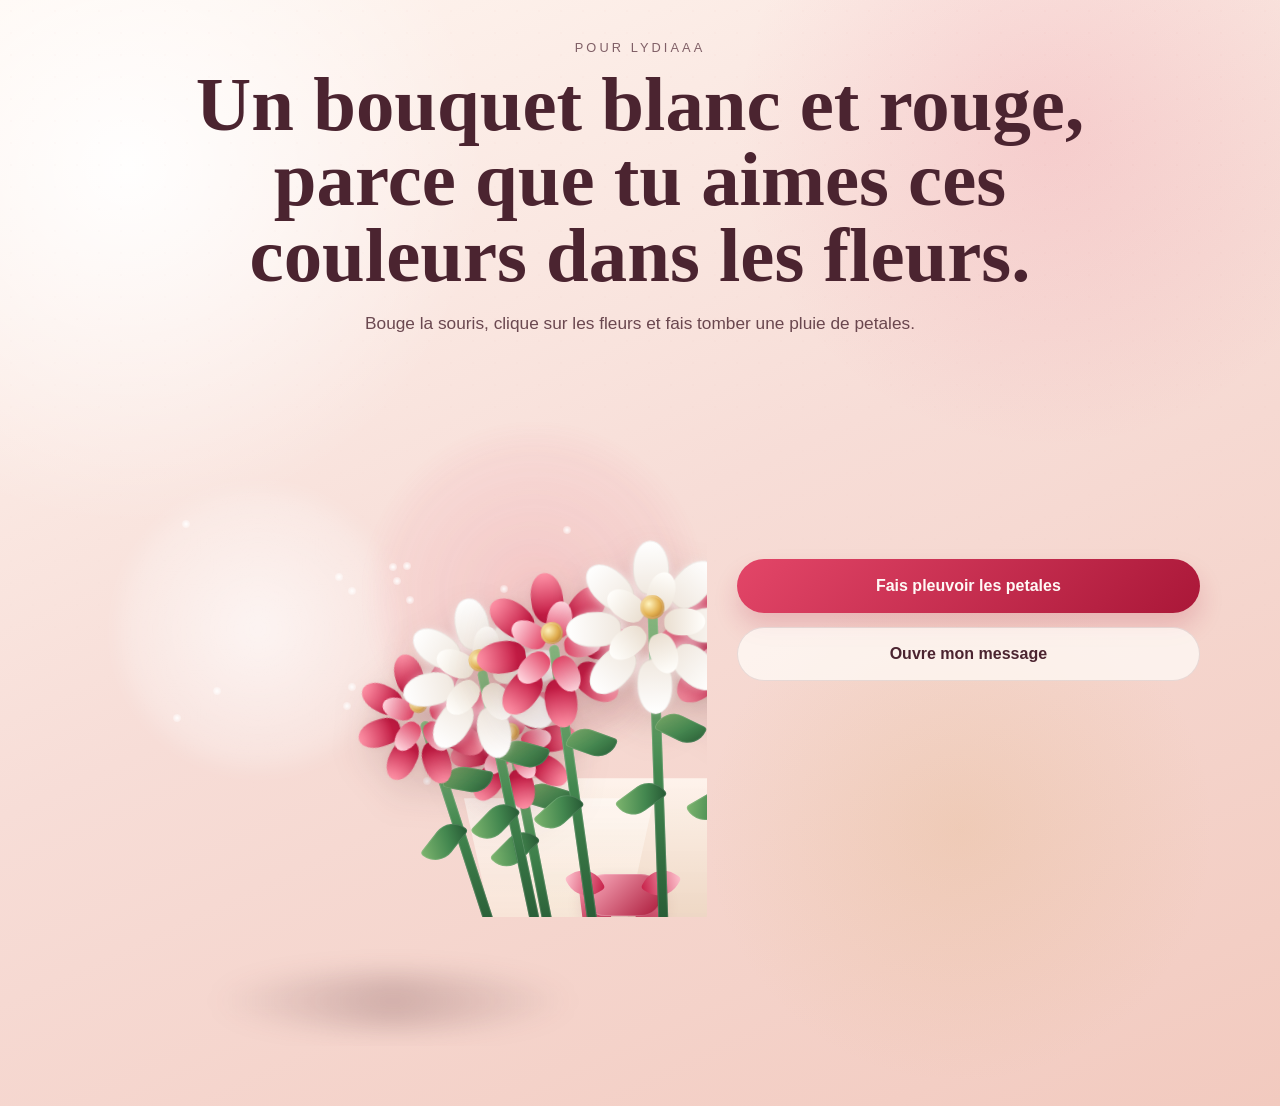
==== commit 5ae97a9c: "Update index.html" ====
--- a/index.html
+++ b/index.html
@@ -11,8 +11,7 @@
       <section class="hero">
         <p class="kicker">Pour Lydiaaa</p>
         <h1>
-          Un bouquet blanc et rouge, parceque t'aime les fleurs blanches et
-          rouges
+          Un bouquet blanc et rouge, parce que tu aimes ces couleurs dans les fleurs.
         </h1>
         <p class="intro">
           Bouge la souris, clique sur les fleurs et fais tomber une pluie de
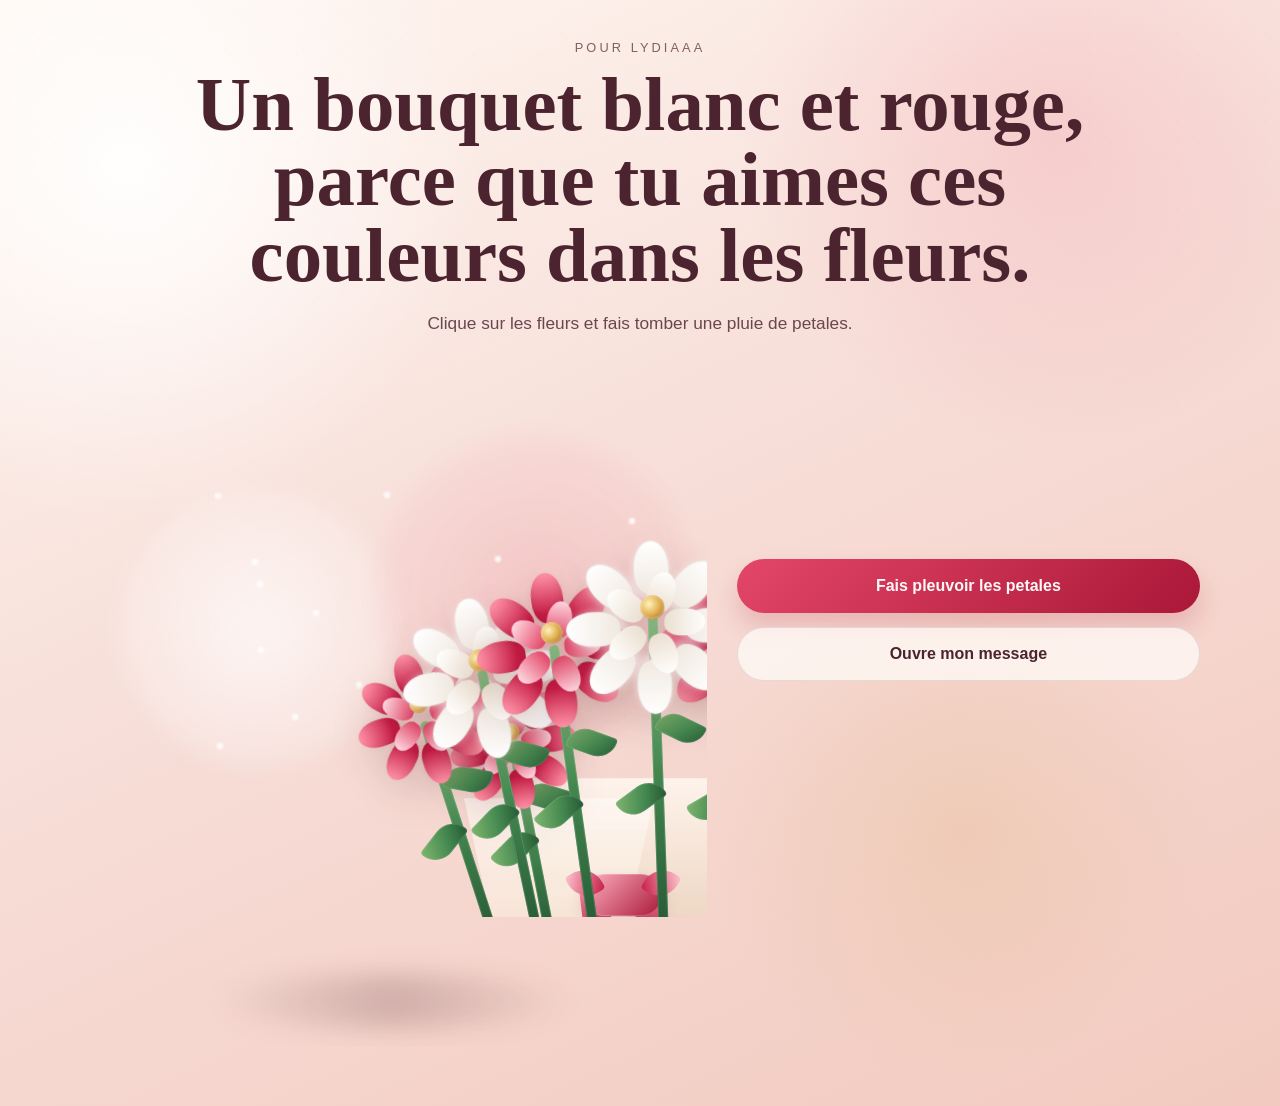
==== commit 8f9ce27a: "Update index.html" ====
--- a/index.html
+++ b/index.html
@@ -14,7 +14,7 @@
           Un bouquet blanc et rouge, parce que tu aimes ces couleurs dans les fleurs.
         </h1>
         <p class="intro">
-          Bouge la souris, clique sur les fleurs et fais tomber une pluie de
+          Clique sur les fleurs et fais tomber une pluie de
           petales.
         </p>
       </section>
@@ -50,7 +50,7 @@
 
           <div class="love-note" id="loveNote">
             <p>Lylylylylydiaaaaa</p>
-            <p>T'es la meilleuuuseeee!!</p>
+            <p>T'es la meilleuuuseeee!! changee paaaass </p>
             <p>Zdg Zdg Zdg</p>
           </div>
         </aside>
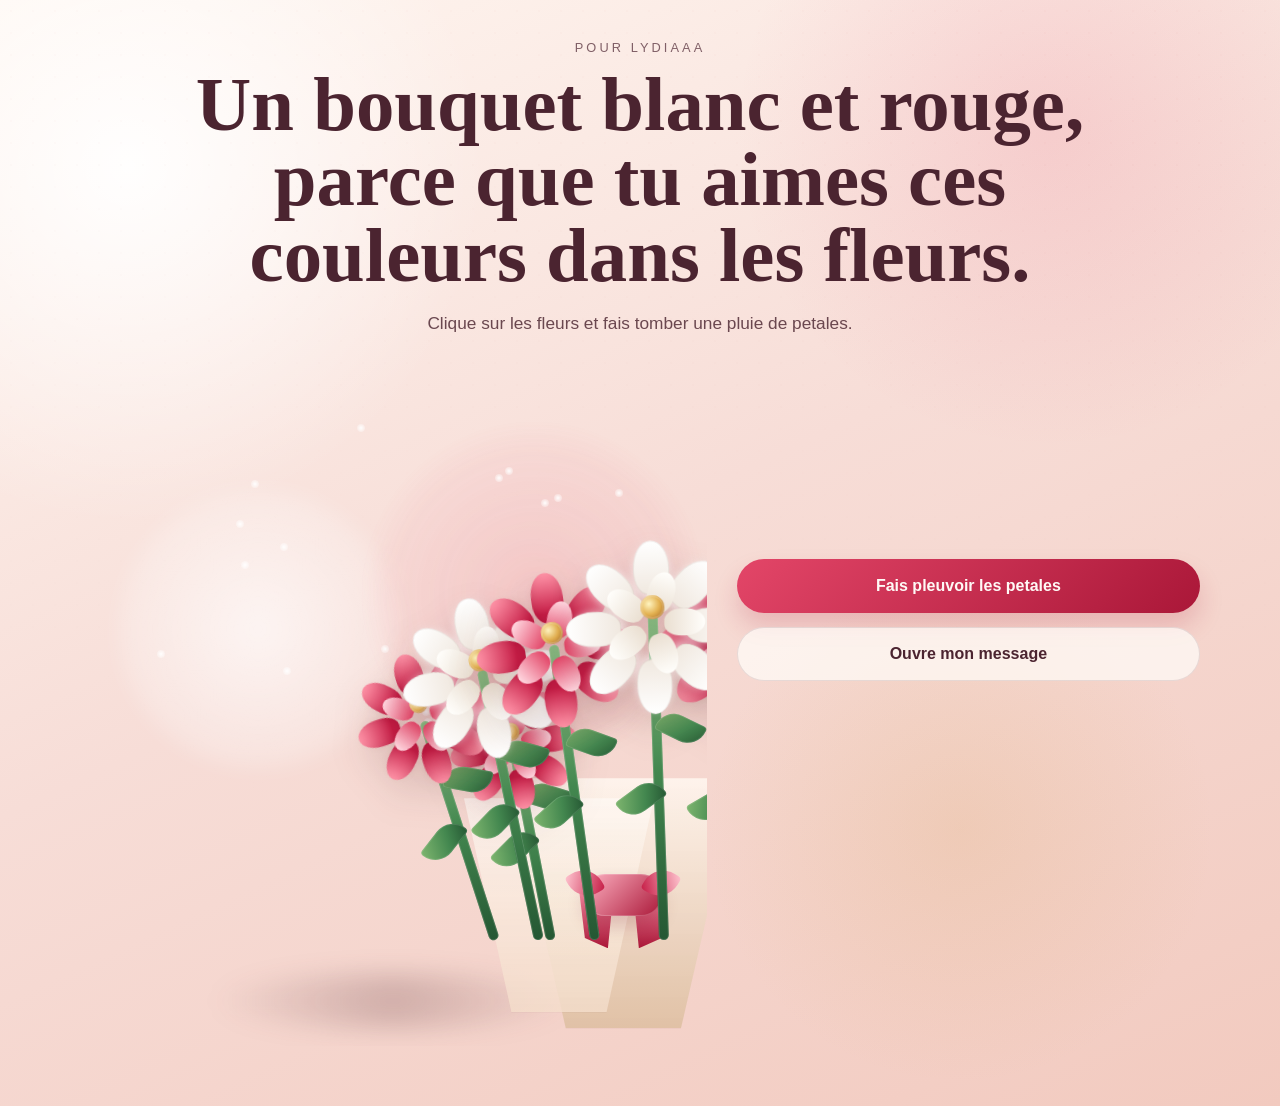
==== commit 59a035ea: "Update index.html" ====
--- a/index.html
+++ b/index.html
@@ -50,7 +50,7 @@
 
           <div class="love-note" id="loveNote">
             <p>Lylylylylydiaaaaa</p>
-            <p>T'es la meilleuuuseeee!! changee paaaass </p>
+            <p>T'es la meilleuuuseeee!! changees paaaass </p>
             <p>Zdg Zdg Zdg</p>
           </div>
         </aside>
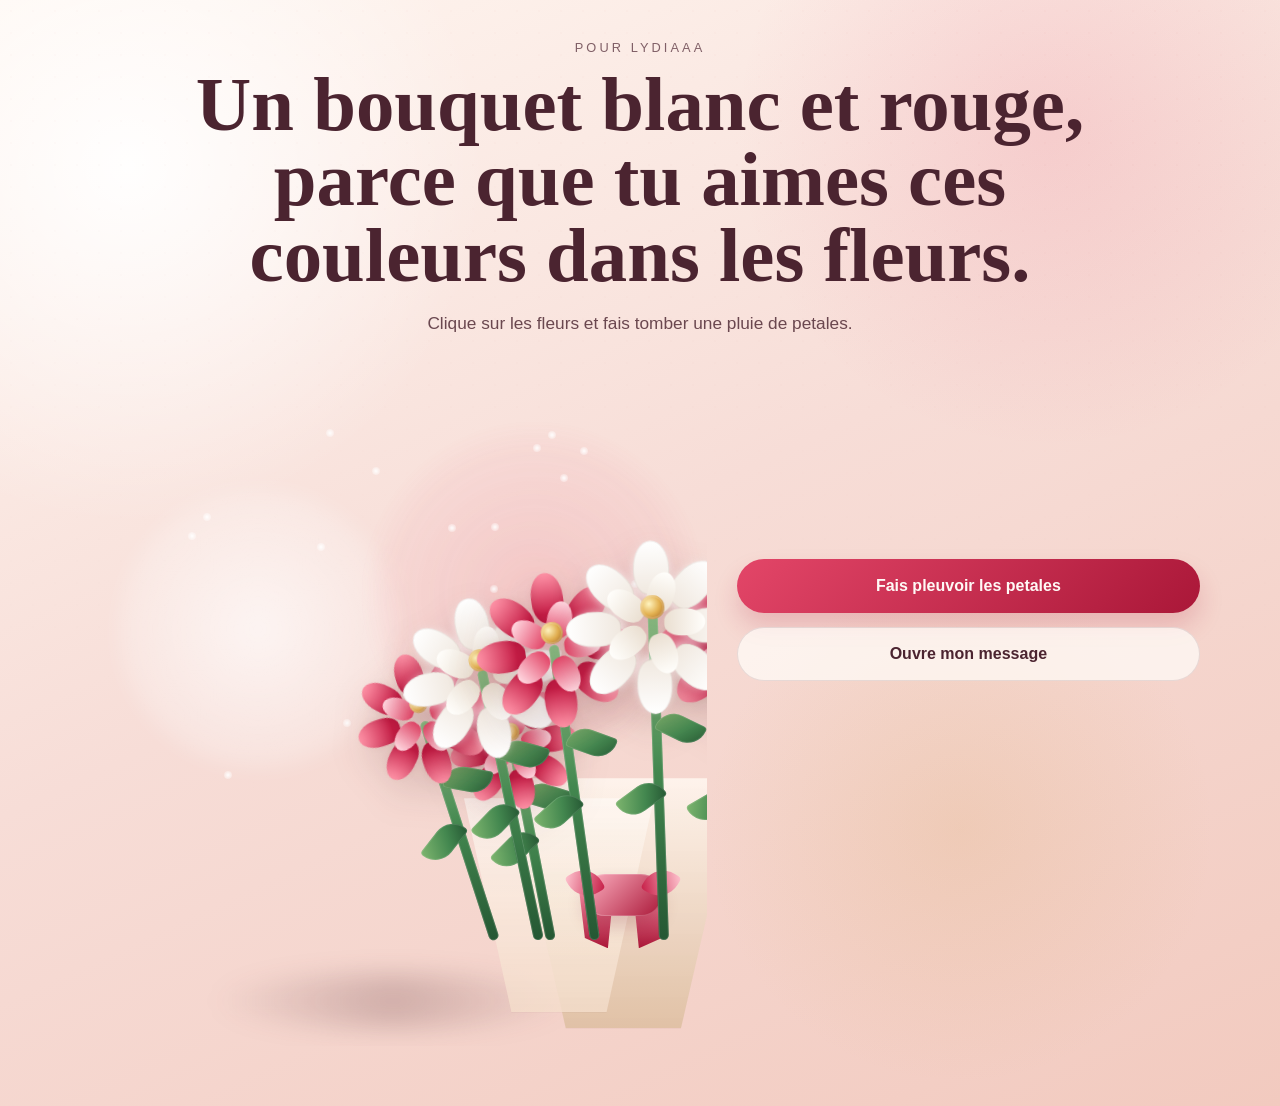
==== commit f4c665c7: "Update index.html" ====
--- a/index.html
+++ b/index.html
@@ -3,7 +3,7 @@
   <head>
     <meta charset="UTF-8" />
     <meta name="viewport" content="width=device-width, initial-scale=1.0" />
-    <title>Bouquet pour mon amour</title>
+    <title>Surprise pour lydiaa</title>
     <link rel="stylesheet" href="style.css" />
   </head>
   <body>
